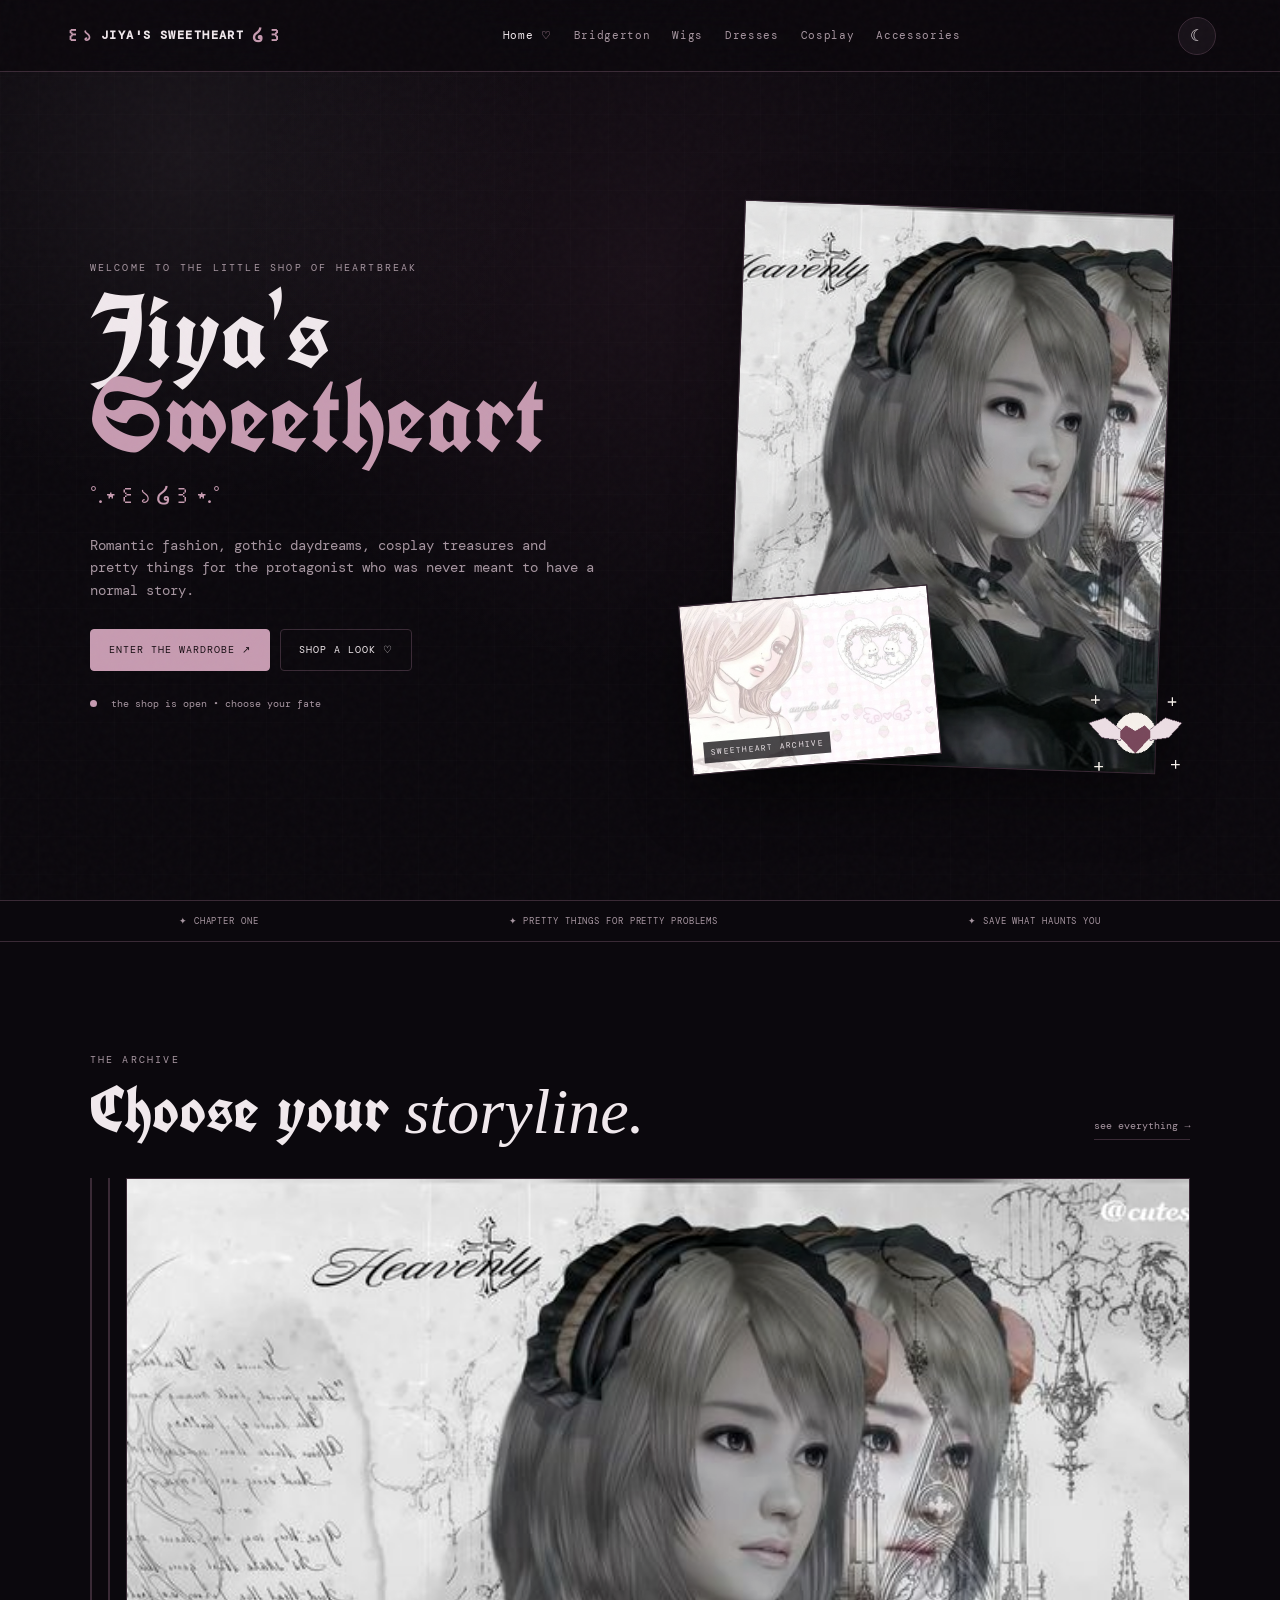
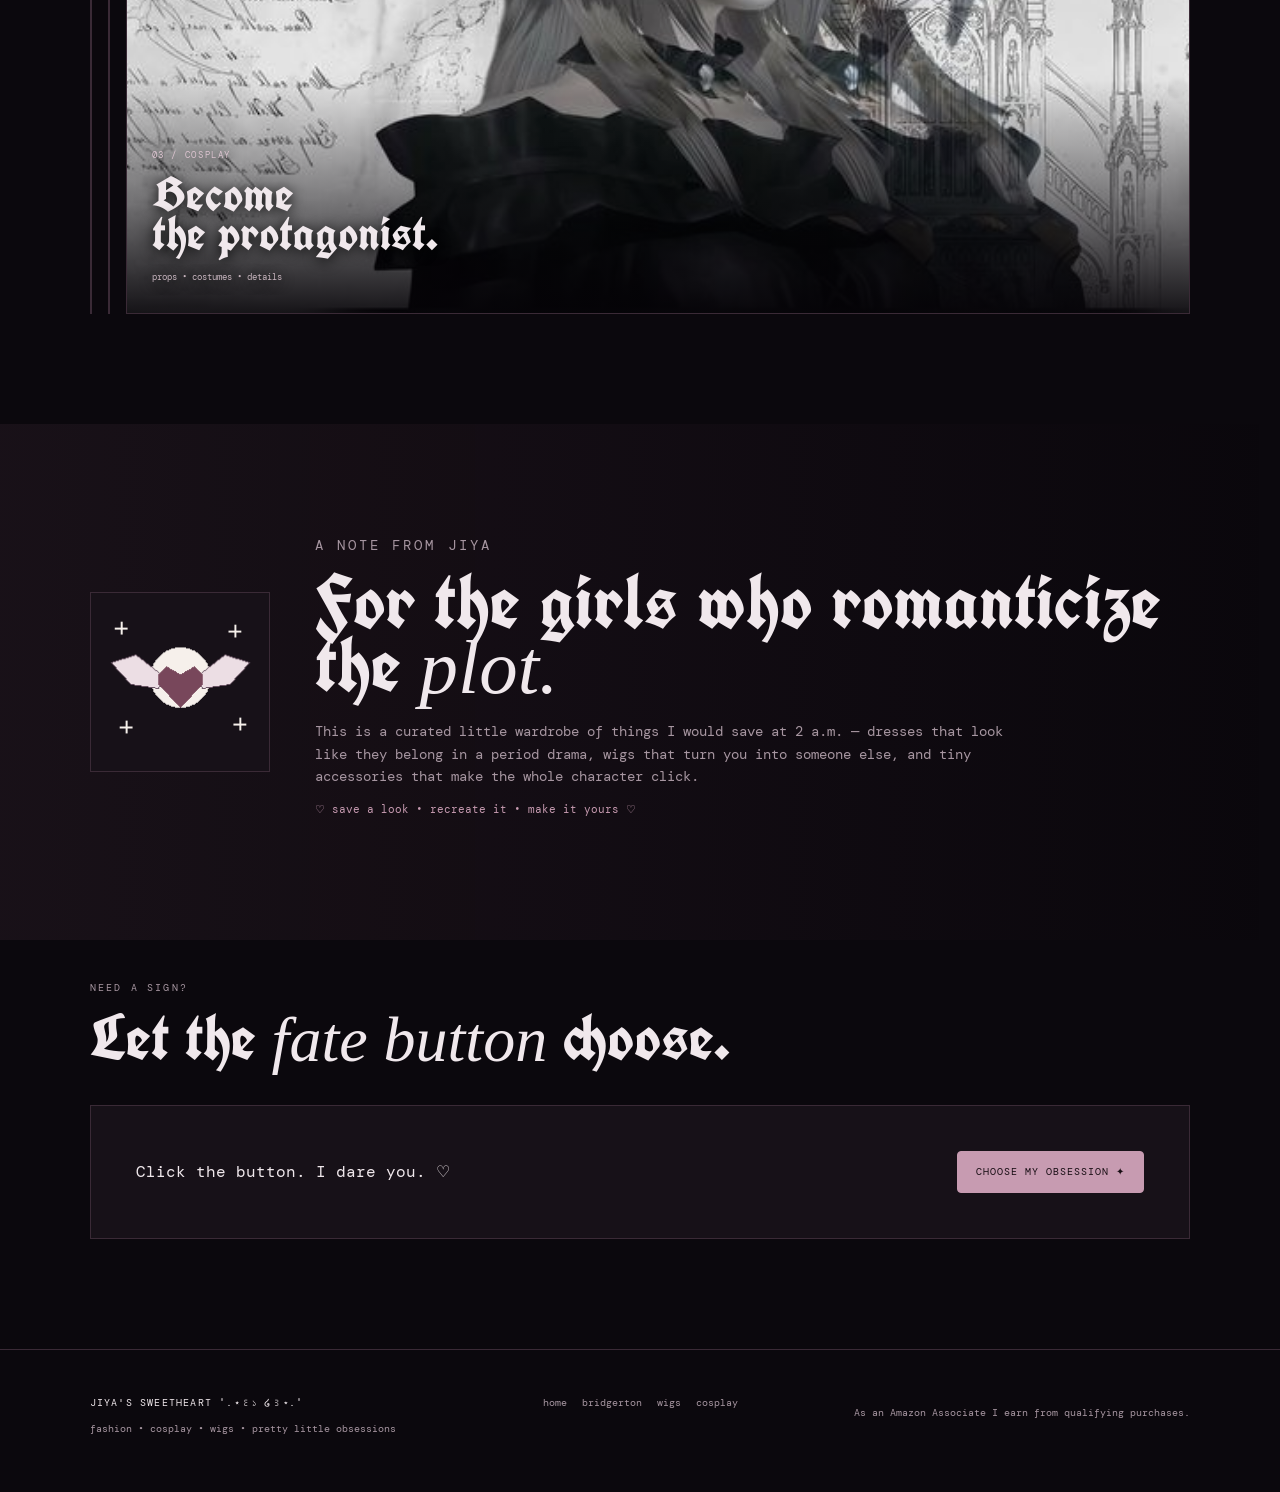
==== index.html @ 3129eb5d "first" ====
<!DOCTYPE html>
<html lang="en">
<head>
  <meta charset="UTF-8">
  <meta name="viewport" content="width=device-width, initial-scale=1.0">
  <meta name="description" content="Jiya's Sweetheart — a gothic-romantic fashion, cosplay, wigs and pretty finds store.">
  <meta name="theme-color" content="#0b080d">
  <title>Jiya's Sweetheart ˚.⋆꒰১ ໒꒱⋆.˚</title>
  <link rel="stylesheet" href="style.css">
</head>
<body data-page="home">
  <div class="noise"></div>
  <div id="particles" aria-hidden="true"></div>

  <header class="site-header">
    <a class="brand" href="index.html" aria-label="Jiya's Sweetheart home">
      <span class="brand-wing">꒰১</span>
      <span>JIYA'S SWEETHEART</span>
      <span class="brand-wing">໒꒱</span>
    </a>
    <button class="mobile-menu" aria-label="Open menu">☰</button>
    <nav class="main-nav">
      <a class="active" href="index.html">Home</a>
      <a href="bridgerton.html">Bridgerton</a>
      <a href="wigs.html">Wigs</a>
      <a href="dresses.html">Dresses</a>
      <a href="cosplay.html">Cosplay</a>
      <a href="accessories.html">Accessories</a>
    </nav>
    <button class="theme-btn" id="themeToggle" title="Toggle atmosphere">☾</button>
  </header>

  <main>
    <section class="home-hero">
      <div class="hero-copy">
        <p class="eyebrow">WELCOME TO THE LITTLE SHOP OF HEARTBREAK</p>
        <h1>Jiya's <span>Sweetheart</span></h1>
        <p class="subtitle">˚.⋆꒰১ ໒꒱⋆.˚</p>
        <p class="hero-description">
          Romantic fashion, gothic daydreams, cosplay treasures and pretty things
          for the protagonist who was never meant to have a normal story.
        </p>
        <div class="hero-actions">
          <a class="btn btn-primary" href="#featured">Enter the wardrobe ↗</a>
          <a class="btn btn-ghost" href="bridgerton.html">Shop a look ♡</a>
        </div>
        <div class="status-line"><span class="pulse-dot"></span> the shop is open • choose your fate</div>
      </div>

      <div class="hero-art">
        <div class="hero-frame hero-frame-main">
          <img src="assets/images/home-gothic.png" alt="Gothic romantic visual moodboard">
          <span class="frame-stamp">PROTAGONIST FILE 03</span>
        </div>
        <div class="hero-frame hero-frame-small">
          <img src="assets/images/home-sweetheart.png" alt="Sweetheart aesthetic visual">
          <span class="frame-stamp">SWEETHEART ARCHIVE</span>
        </div>
        <img class="spirit-gif" src="assets/sweetheart-spirit.gif" alt="" aria-hidden="true">
      </div>
    </section>

    <section class="chapter-strip">
      <span>✦ chapter one</span>
      <span>✦ pretty things for pretty problems</span>
      <span>✦ save what haunts you</span>
    </section>

    <section id="featured" class="section">
      <div class="section-head">
        <div>
          <p class="eyebrow">THE ARCHIVE</p>
          <h2>Choose your <em>storyline.</em></h2>
        </div>
        <a class="text-link" href="dresses.html">see everything →</a>
      </div>

      <div class="story-grid">
        <a class="story-card large" href="bridgerton.html">
          <img src="https://i.pinimg.com/736x/d9/e8/d2/d9e8d2b4712214a9982bacb20cf7d37c.jpg" alt="Regency and gothic angel moodboard">
          <div class="story-overlay">
            <span>01 / REGENCY</span>
            <h3>Bridgerton<br>coded.</h3>
            <small>gowns • gloves • pearls • tiaras</small>
          </div>
        </a>

        <a class="story-card large" href="wigs.html">
          <img src="assets/images/home-sweetheart.png" alt="Soft gothic sweetheart moodboard">
          <div class="story-overlay">
            <span>02 / HAIR</span>
            <h3>Wigs &<br>characters.</h3>
            <small>cosplay • lace fronts • fantasy</small>
          </div>
        </a>

        

        <a class="story-card large" href="cosplay.html">
          <img src="assets/images/home-gothic.png" alt="Gothic character moodboard">
          <div class="story-overlay">
            <span>03 / COSPLAY</span>
            <h3>Become<br>the protagonist.</h3>
            <small>props • costumes • details</small>
          </div>
        </a>
      </div>


    </section>

    <section class="section manifesto">
      <div class="manifesto-gif">
        <img src="assets/sweetheart-spirit.gif" alt="Animated sweetheart spirit">
      </div>
      <div>
        <p class="eyebrow">A NOTE FROM JIYA</p>
        <h2>For the girls who romanticize the <em>plot.</em></h2>
        <p>
          This is a curated little wardrobe of things I would save at 2 a.m.
          — dresses that look like they belong in a period drama, wigs that
          turn you into someone else, and tiny accessories that make the whole
          character click.
        </p>
        <p class="tiny">♡ save a look • recreate it • make it yours ♡</p>
      </div>
    </section>

    <section class="section quick-fate">
      <div class="section-head">
        <div>
          <p class="eyebrow">NEED A SIGN?</p>
          <h2>Let the <em>fate button</em> choose.</h2>
        </div>
      </div>
      <div class="fate-box">
        <div id="fateResult">Click the button. I dare you. ♡</div>
        <button class="btn btn-primary" id="fateButton">Choose my obsession ✦</button>
      </div>
    </section>
  </main>

  <footer class="site-footer">
    <div>
      <div class="footer-brand">JIYA'S SWEETHEART ˚.⋆꒰১ ໒꒱⋆.˚</div>
      <p>fashion • cosplay • wigs • pretty little obsessions</p>
    </div>
    <div class="footer-links">
      <a href="index.html">home</a>
      <a href="bridgerton.html">bridgerton</a>
      <a href="wigs.html">wigs</a>
      <a href="cosplay.html">cosplay</a>
    </div>
    <p class="disclosure">
      As an Amazon Associate I earn from qualifying purchases.
    </p>
  </footer>
  <script src="products.js"></script>
  <script src="script.js"></script>
</body>
</html>
---- style.css ----
@import url('https://fonts.googleapis.com/css2?family=Cinzel:wght@400;500;600&family=DM+Mono:wght@300;400&family=UnifrakturCook:wght@700&display=swap');

:root{
  --bg:#0b080d;
  --bg-2:#120e14;
  --panel:#171118;
  --panel-2:#201720;
  --text:#f0e8ec;
  --muted:#a796a1;
  --line:#3a2a36;
  --accent:#c79bb1;
  --accent-2:#7f506b;
  --pale:#eadbe3;
  --shadow:rgba(0,0,0,.38);
  --serif:Georgia,"Times New Roman",serif;
  --display:"UnifrakturCook",Georgia,serif;
  --sans:"DM Mono","Courier New",monospace;
  --mouse-x:50vw;
  --mouse-y:30vh;
}
*{box-sizing:border-box}
html{scroll-behavior:smooth}
body{
  margin:0;
  min-height:100vh;
  color:var(--text);
  background:
    radial-gradient(circle at var(--mouse-x) var(--mouse-y), rgba(150,86,121,.10), transparent 25rem),
    radial-gradient(circle at 15% 5%, rgba(206,180,197,.08), transparent 22rem),
    var(--bg);
  font-family:var(--sans);
  line-height:1.6;
  overflow-x:hidden;
}
body:before{
  content:"";
  position:fixed;inset:0;pointer-events:none;z-index:-2;
  background:
    linear-gradient(rgba(255,255,255,.012) 1px,transparent 1px),
    linear-gradient(90deg,rgba(255,255,255,.012) 1px,transparent 1px);
  background-size:38px 38px;
}
body.light-mode{
  --bg:#f6eff2;--bg-2:#fff9fb;--panel:#fffafa;--panel-2:#f1e5eb;
  --text:#281e25;--muted:#6f5c67;--line:#d9c4cf;--accent:#8d4e6e;
  --accent-2:#b27a98;--pale:#3b2632;--shadow:rgba(80,45,65,.15);
}
body.light-mode:before{background:linear-gradient(rgba(70,35,55,.025) 1px,transparent 1px),linear-gradient(90deg,rgba(70,35,55,.025) 1px,transparent 1px)}
a{color:inherit;text-decoration:none}
button,input,select{font:inherit}
.noise{
  position:fixed;inset:0;pointer-events:none;z-index:50;opacity:.05;
  background-image:url("data:image/svg+xml,%3Csvg viewBox='0 0 160 160' xmlns='http://www.w3.org/2000/svg'%3E%3Cfilter id='n'%3E%3CfeTurbulence type='fractalNoise' baseFrequency='.9' numOctaves='3' stitchTiles='stitch'/%3E%3C/filter%3E%3Crect width='100%25' height='100%25' filter='url(%23n)' opacity='.5'/%3E%3C/svg%3E");
}
#particles{position:fixed;inset:0;pointer-events:none;z-index:0;overflow:hidden}
.particle{position:absolute;color:var(--accent);opacity:0;animation:floatParticle linear infinite}
@keyframes floatParticle{0%{transform:translateY(25px) rotate(0);opacity:0}15%{opacity:.5}80%{opacity:.18}100%{transform:translateY(-90px) rotate(120deg);opacity:0}}
.site-header{
  position:sticky;top:0;z-index:40;min-height:72px;padding:0 5vw;
  display:grid;grid-template-columns:auto 1fr auto;align-items:center;gap:25px;
  background:rgba(11,8,13,.82);backdrop-filter:blur(16px);border-bottom:1px solid var(--line)
}
.light-mode .site-header{background:rgba(246,239,242,.82)}
.brand{font-size:12px;letter-spacing:.12em;font-weight:600;display:flex;align-items:center;gap:8px;white-space:nowrap}
.brand-wing{color:var(--accent);font-size:18px}
.main-nav{display:flex;justify-content:center;gap:22px;font-size:11px;letter-spacing:.06em}
.main-nav a{color:var(--muted);transition:.2s}
.main-nav a:hover,.main-nav a.active{color:var(--text)}
.main-nav a.active:after{content:"  ♡";color:var(--accent)}
.theme-btn,.mobile-menu{border:1px solid var(--line);background:var(--panel);color:var(--text);width:38px;height:38px;border-radius:50%;cursor:pointer}
.mobile-menu{display:none}
main{position:relative;z-index:1}
.home-hero{
  min-height:calc(100vh - 72px);padding:8vh 7vw;display:grid;grid-template-columns:1fr 1fr;gap:7vw;align-items:center
}
.eyebrow{font-size:10px;letter-spacing:.22em;color:var(--muted);font-weight:400;margin:0 0 14px}
.hero-copy h1{font-family:var(--display);font-size:clamp(64px,8vw,120px);line-height:.82;font-weight:700;margin:0;letter-spacing:.01em}
.hero-copy h1 span{display:block;color:var(--accent)}
.subtitle{font-family:var(--serif);color:var(--accent);font-size:24px;margin:18px 0 5px}
.hero-description{max-width:600px;color:var(--muted);font-size:14px;margin:20px 0 28px}
.hero-actions{display:flex;flex-wrap:wrap;gap:10px}
.btn{display:inline-flex;align-items:center;justify-content:center;gap:12px;border-radius:4px;padding:12px 18px;font-size:10px;letter-spacing:.1em;text-transform:uppercase;cursor:pointer;transition:.25s;border:1px solid var(--line)}
.btn-primary{background:var(--accent);color:#180e14;border-color:var(--accent)}
.btn-primary:hover{transform:translateY(-3px);box-shadow:0 12px 30px rgba(199,155,177,.18)}
.btn-ghost{background:transparent;color:var(--text)}
.btn-ghost:hover{border-color:var(--accent);color:var(--accent)}
.status-line{font-size:10px;color:var(--muted);margin-top:25px}
.pulse-dot{display:inline-block;width:7px;height:7px;border-radius:50%;background:var(--accent);margin-right:8px;box-shadow:0 0 0 0 rgba(199,155,177,.5);animation:pulse 2s infinite}
@keyframes pulse{70%{box-shadow:0 0 0 8px transparent}}
.hero-art{position:relative;min-height:620px}
.hero-frame{position:absolute;overflow:hidden;border:1px solid var(--line);background:var(--panel);box-shadow:0 25px 60px var(--shadow)}
.hero-frame img{display:block;width:100%;height:100%;object-fit:cover;filter:saturate(.75) contrast(1.03)}
.hero-frame-main{width:min(520px,85%);height:560px;right:5%;top:5%;transform:rotate(2deg)}
.hero-frame-small{width:250px;height:170px;left:0;bottom:5%;transform:rotate(-5deg);z-index:2}
.frame-stamp{position:absolute;left:12px;bottom:10px;font-size:8px;letter-spacing:.16em;background:rgba(11,8,13,.75);padding:4px 7px}
.spirit-gif{position:absolute;width:120px;height:120px;right:-1%;bottom:0;object-fit:contain;filter:drop-shadow(0 10px 15px var(--shadow))}
.chapter-strip{display:flex;justify-content:space-around;gap:20px;flex-wrap:wrap;padding:13px 5vw;border-top:1px solid var(--line);border-bottom:1px solid var(--line);font-size:9px;letter-spacing:.1em;color:var(--muted);text-transform:uppercase}
.section{padding:110px 7vw}
.section-head{display:flex;align-items:end;justify-content:space-between;gap:25px;margin-bottom:38px}
.section-head h2,.shop-toolbar h2{font-family:var(--display);font-size:clamp(46px,5vw,75px);line-height:.85;font-weight:700;margin:0}
.section-head h2 em,.shop-toolbar h2 em{font-family:var(--serif);font-weight:400}
.text-link{font-size:10px;color:var(--muted);border-bottom:1px solid var(--line);padding-bottom:5px}
.story-grid{display:grid;grid-template-columns:1.4fr 1fr;grid-template-rows:360px 360px;gap:16px}
.story-card{position:relative;overflow:hidden;border:1px solid var(--line);background:var(--panel);min-height:0}
.story-card.large{grid-row:1 / span 2}
.story-card img{width:100%;height:100%;object-fit:cover;filter:grayscale(.15) contrast(1.04);transition:transform .7s,filter .7s}
.story-card:hover img{transform:scale(1.045);filter:grayscale(0) contrast(1.07)}
.story-overlay{position:absolute;inset:auto 0 0;padding:60px 25px 25px;background:linear-gradient(transparent,rgba(5,3,7,.92));text-shadow:0 2px 14px #000}
.story-overlay span{font-size:9px;letter-spacing:.18em;color:#dcc4d0}
.story-overlay h3{font-family:var(--display);font-size:48px;line-height:.8;margin:10px 0}
.story-overlay small{color:#c7b5be;font-size:9px}
.manifesto{display:grid;grid-template-columns:180px 1fr;gap:45px;align-items:center;background:linear-gradient(90deg,rgba(127,80,107,.12),transparent)}
.manifesto-gif{border:1px solid var(--line);background:var(--panel);display:grid;place-items:center;aspect-ratio:1}
.manifesto-gif img{width:100%;height:100%;object-fit:cover}
.manifesto h2{font-family:var(--display);font-size:clamp(45px,6vw,78px);line-height:.82;margin:0 0 20px}
.manifesto h2 em{font-family:var(--serif);font-weight:400}
.manifesto p{max-width:720px;color:var(--muted);font-size:14px}
.tiny{color:var(--accent)!important;font-size:11px!important}
.quick-fate{padding-top:40px}
.fate-box{border:1px solid var(--line);background:var(--panel);padding:45px;display:flex;justify-content:space-between;align-items:center;gap:25px}
#fateResult{display:flex;flex-direction:column;gap:5px}
#fateResult small{font-size:9px;letter-spacing:.16em;color:var(--muted)}
#fateResult strong{font-family:var(--serif);font-size:24px;font-weight:400}
#fateResult a{color:var(--accent);font-size:10px}
.fate-pop{animation:fatePop .5s}
@keyframes fatePop{0%{opacity:.3;transform:translateX(-10px)}100%{opacity:1;transform:none}}
.site-footer{padding:45px 7vw;border-top:1px solid var(--line);display:grid;grid-template-columns:1fr auto 1fr;gap:30px;align-items:start;color:var(--muted);font-size:10px}
.footer-brand{color:var(--text);letter-spacing:.12em}
.footer-links{display:flex;gap:15px;flex-wrap:wrap;justify-content:center}
.footer-links a:hover{color:var(--accent)}
.disclosure{text-align:right}
.category-hero{padding:90px 7vw 75px;display:grid;grid-template-columns:1fr 420px;gap:8vw;align-items:center}
.back-link{display:inline-block;color:var(--muted);font-size:10px;margin-bottom:35px}
.category-hero h1{font-family:var(--display);font-size:clamp(65px,8vw,115px);line-height:.78;margin:0 0 25px}
.category-hero h1 em{font-family:var(--serif);font-weight:400}
.category-hero>div>p:not(.eyebrow):not(.back-link){max-width:650px;color:var(--muted);font-size:14px}
.category-sign{margin-top:25px;color:var(--accent);font-family:var(--serif);font-size:18px}
.category-sign span{font-family:var(--sans);font-size:9px;color:var(--muted);margin-left:10px;letter-spacing:.08em}
.category-art{position:relative;height:480px;border:1px solid var(--line);overflow:hidden;background:var(--panel);box-shadow:0 25px 60px var(--shadow)}
.category-art img{width:100%;height:100%;object-fit:cover;filter:grayscale(.12) contrast(1.04)}
.case-stamp{position:absolute;right:12px;bottom:12px;font-size:8px;letter-spacing:.15em;background:rgba(11,8,13,.75);padding:5px 7px}
.shop-section{padding:80px 7vw 110px;background:rgba(255,255,255,.015);border-top:1px solid var(--line)}
.shop-toolbar{display:flex;justify-content:space-between;align-items:end;gap:30px;margin-bottom:35px}
.controls{display:flex;gap:10px;align-items:center}
.search{display:flex;align-items:center;gap:7px;border:1px solid var(--line);background:var(--panel);padding:0 12px;height:40px}
.search span{color:var(--accent)}
.search input,.controls select{border:0;outline:0;background:transparent;color:var(--text);font-size:10px}
.search input{width:180px}
.controls select{border:1px solid var(--line);height:40px;padding:0 10px}
.controls select option{background:var(--bg-2);color:var(--text)}
.product-grid{display:grid;grid-template-columns:repeat(3,1fr);gap:18px}
.product-card{background:var(--panel);border:1px solid var(--line);overflow:hidden;transition:.25s;box-shadow:0 10px 25px transparent}
.product-card:hover{transform:translateY(-5px);border-color:#5b4152;box-shadow:0 22px 45px var(--shadow)}
.product-photo{position:relative;aspect-ratio:4/5;background:radial-gradient(circle at 50% 40%,#281d29,#100b12);overflow:hidden}
.product-photo img{width:100%;height:100%;object-fit:cover;display:block}
.product-index{ position:absolute;
  top:12px;
  left:12px;
  z-index:2;
  font-size:9px;
  letter-spacing:.16em;
  background:rgba(11,8,13,.72);
  color:#fff;
  padding:5px 7px;
}

.light-mode .product-index{
  background:rgba(255,250,252,.9);
  color:#281e25;}
  .heart-btn{
  position:absolute;
  top:10px;
  right:10px;
  z-index:3;
  width:34px;
  height:34px;
  border:1px solid #ffffff24;
  border-radius:50%;
  background:#0b080dcc;
  color:white;
  cursor:pointer;
}

.light-mode .heart-btn{
  background:rgba(255,250,252,.92);
  color:#281e25;
  border-color:#d9c4cf;
}
.heart-btn.saved{color:#e7a6c2;border-color:#8d4e6e}
.product-info{padding:20px}
.product-category{font-size:8px;letter-spacing:.18em;color:var(--accent)}
.product-info h3{font-family:var(--serif);font-size:30px;font-weight:400;margin:6px 0 7px}
.product-info p{color:var(--muted);font-size:11px;min-height:42px;margin:0 0 15px}
.product-bottom{display:flex;align-items:center;justify-content:space-between;gap:10px}
.price{font-size:10px;color:var(--muted)}
.shop-button{padding:10px 12px;border:1px solid var(--accent-2);color:var(--pale);font-size:9px;letter-spacing:.08em}
.shop-button:hover{background:var(--accent);color:#160e13}
.shop-button.disabled{color:var(--muted);border-color:var(--line);cursor:not-allowed}
.empty-state{padding:70px;text-align:center;color:var(--muted);border:1px dashed var(--line)}
.add-product-note{margin:0 7vw 100px;padding:40px;border:1px dashed var(--line);background:var(--panel);display:grid;grid-template-columns:70px 1fr;gap:25px}
.note-mark{font-size:36px;color:var(--accent)}
.add-product-note h2{font-family:var(--serif);font-size:36px;font-weight:400;margin:0 0 8px}
.add-product-note p{color:var(--muted);font-size:12px;max-width:700px}
code{color:var(--accent);font-family:var(--sans)}

@media(max-width:1050px){
  .main-nav{gap:12px}
  .hero-art{min-height:540px}
  .hero-frame-main{height:500px}
  .product-grid{grid-template-columns:repeat(2,1fr)}
}
@media(max-width:800px){
  .site-header{grid-template-columns:1fr auto auto;padding:0 5vw}
  .main-nav{display:none;position:absolute;top:72px;left:0;right:0;padding:18px 7vw;background:var(--bg);border-bottom:1px solid var(--line);flex-direction:column;align-items:flex-start}
  .main-nav.open{display:flex}
  .mobile-menu{display:block}
  .home-hero,.category-hero{grid-template-columns:1fr}
  .home-hero{padding:70px 7vw}
  .hero-art{order:-1;min-height:500px}
  .hero-frame-main{right:3%;height:430px;width:78%}
  .hero-frame-small{width:45%;height:145px}
  .category-art{height:400px;order:-1}
  .story-grid{grid-template-columns:1fr 1fr;grid-template-rows:300px 300px}
  .story-card.large{grid-row:auto;grid-column:1 / span 2}
  .manifesto{grid-template-columns:120px 1fr}
  .fate-box{flex-direction:column;align-items:flex-start}
  .shop-toolbar{align-items:flex-start;flex-direction:column}
  .controls{width:100%;flex-wrap:wrap}
  .search{flex:1}
  .search input{width:100%}
  .site-footer{grid-template-columns:1fr}
  .footer-links{justify-content:flex-start}
  .disclosure{text-align:left}
}
@media(max-width:560px){
  .brand{font-size:10px}
  .theme-btn{display:none}
  .hero-copy h1{font-size:68px}
  .hero-art{min-height:430px}
  .hero-frame-main{height:360px}
  .hero-frame-small{height:120px}
  .spirit-gif{width:90px;height:90px}
  .section{padding:80px 6vw}
  .section-head{align-items:flex-start;flex-direction:column}
  .story-grid{display:grid;grid-template-columns:1fr;grid-template-rows:360px 250px 250px}
  .story-card.large{grid-column:auto}
  .manifesto{grid-template-columns:1fr}
  .manifesto-gif{max-width:150px}
  .category-hero{padding:60px 6vw}
  .category-art{height:340px}
  .product-grid{grid-template-columns:1fr}
  .shop-section{padding:65px 6vw 80px}
  .add-product-note{margin:0 6vw 80px;grid-template-columns:1fr;padding:28px}
}
@media(prefers-reduced-motion:reduce){
  *,*:before,*:after{scroll-behavior:auto!important;animation:none!important;transition:none!important}
}

.light-mode .story-overlay {
  color: #fff;
  text-shadow:
    0 1px 3px rgba(0, 0, 0, 0.35),
    0 2px 8px rgba(0, 0, 0, 0.25);
}

.light-mode .story-overlay span,
.light-mode .story-overlay h3,
.light-mode .story-overlay small {
  color: #fff;
}

.light-mode .story-overlay h3 {
  text-shadow:
    0 2px 6px rgba(0, 0, 0, 0.35);
}
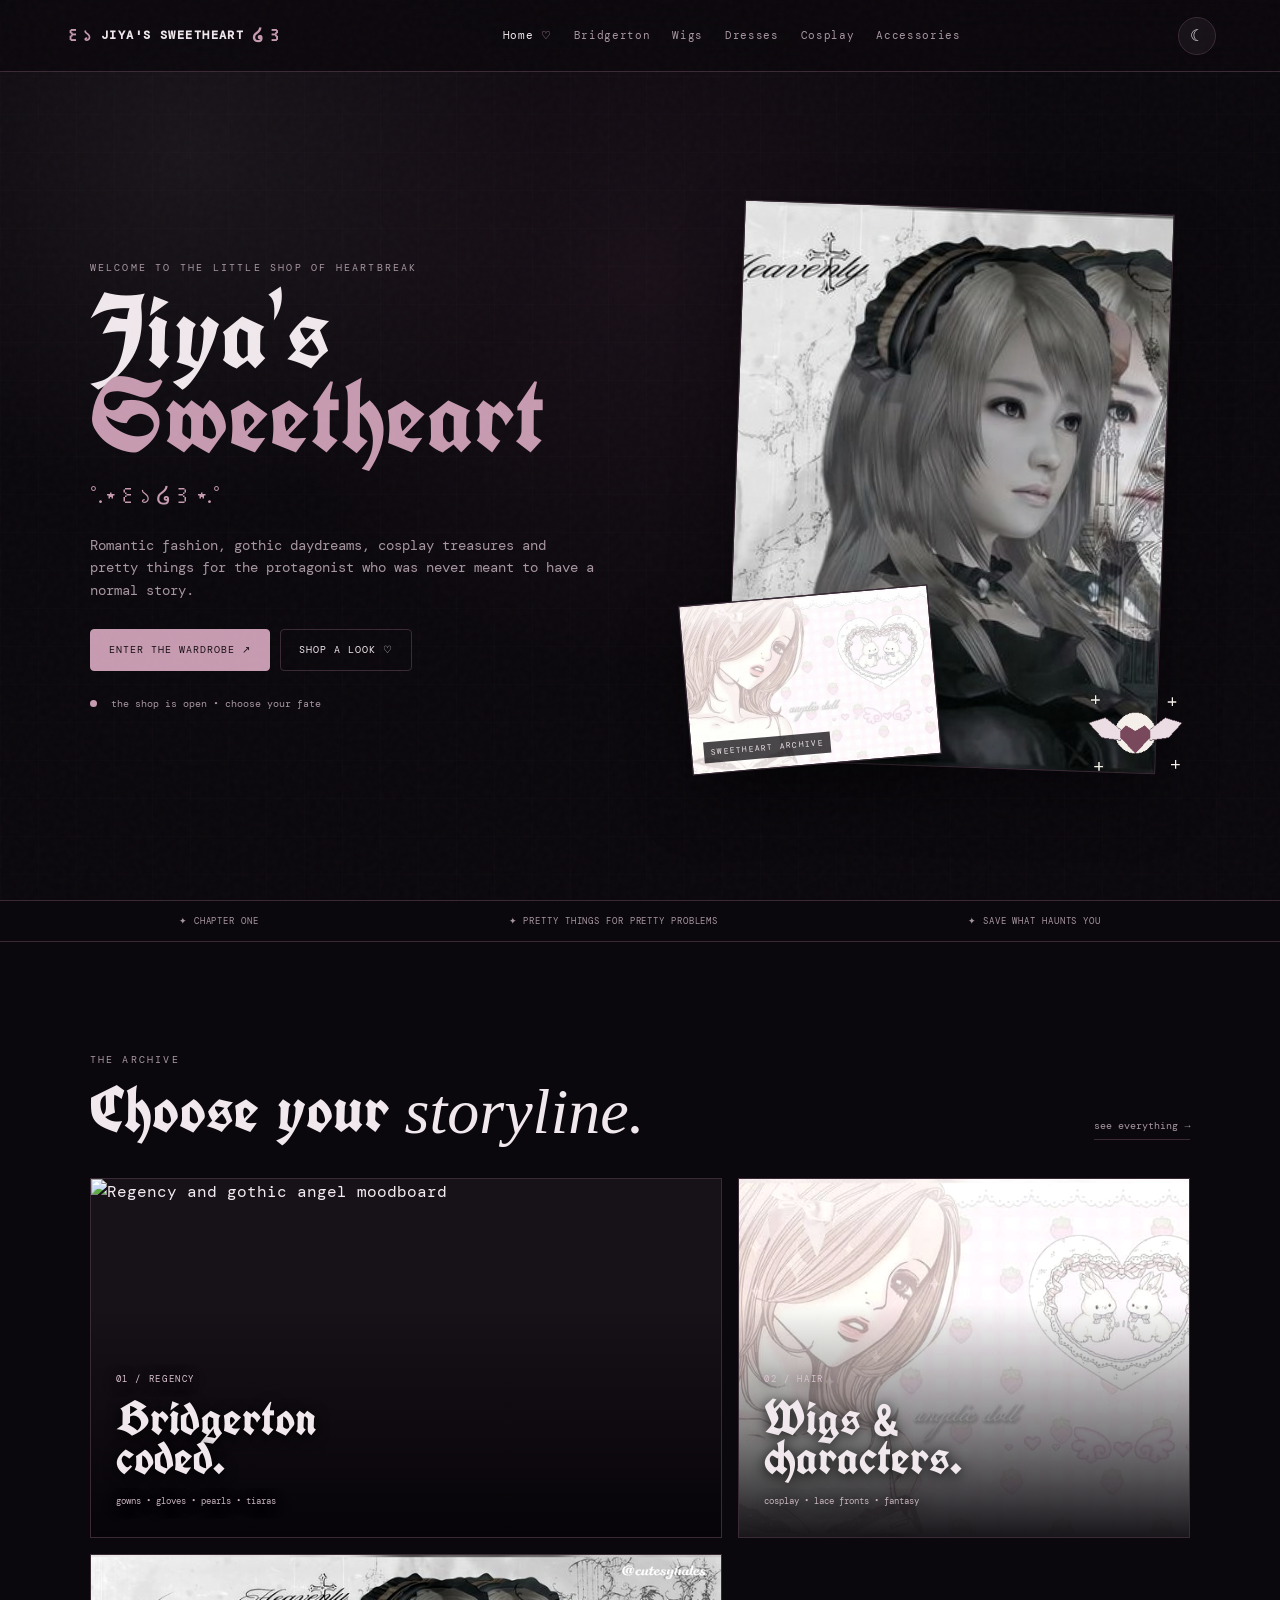
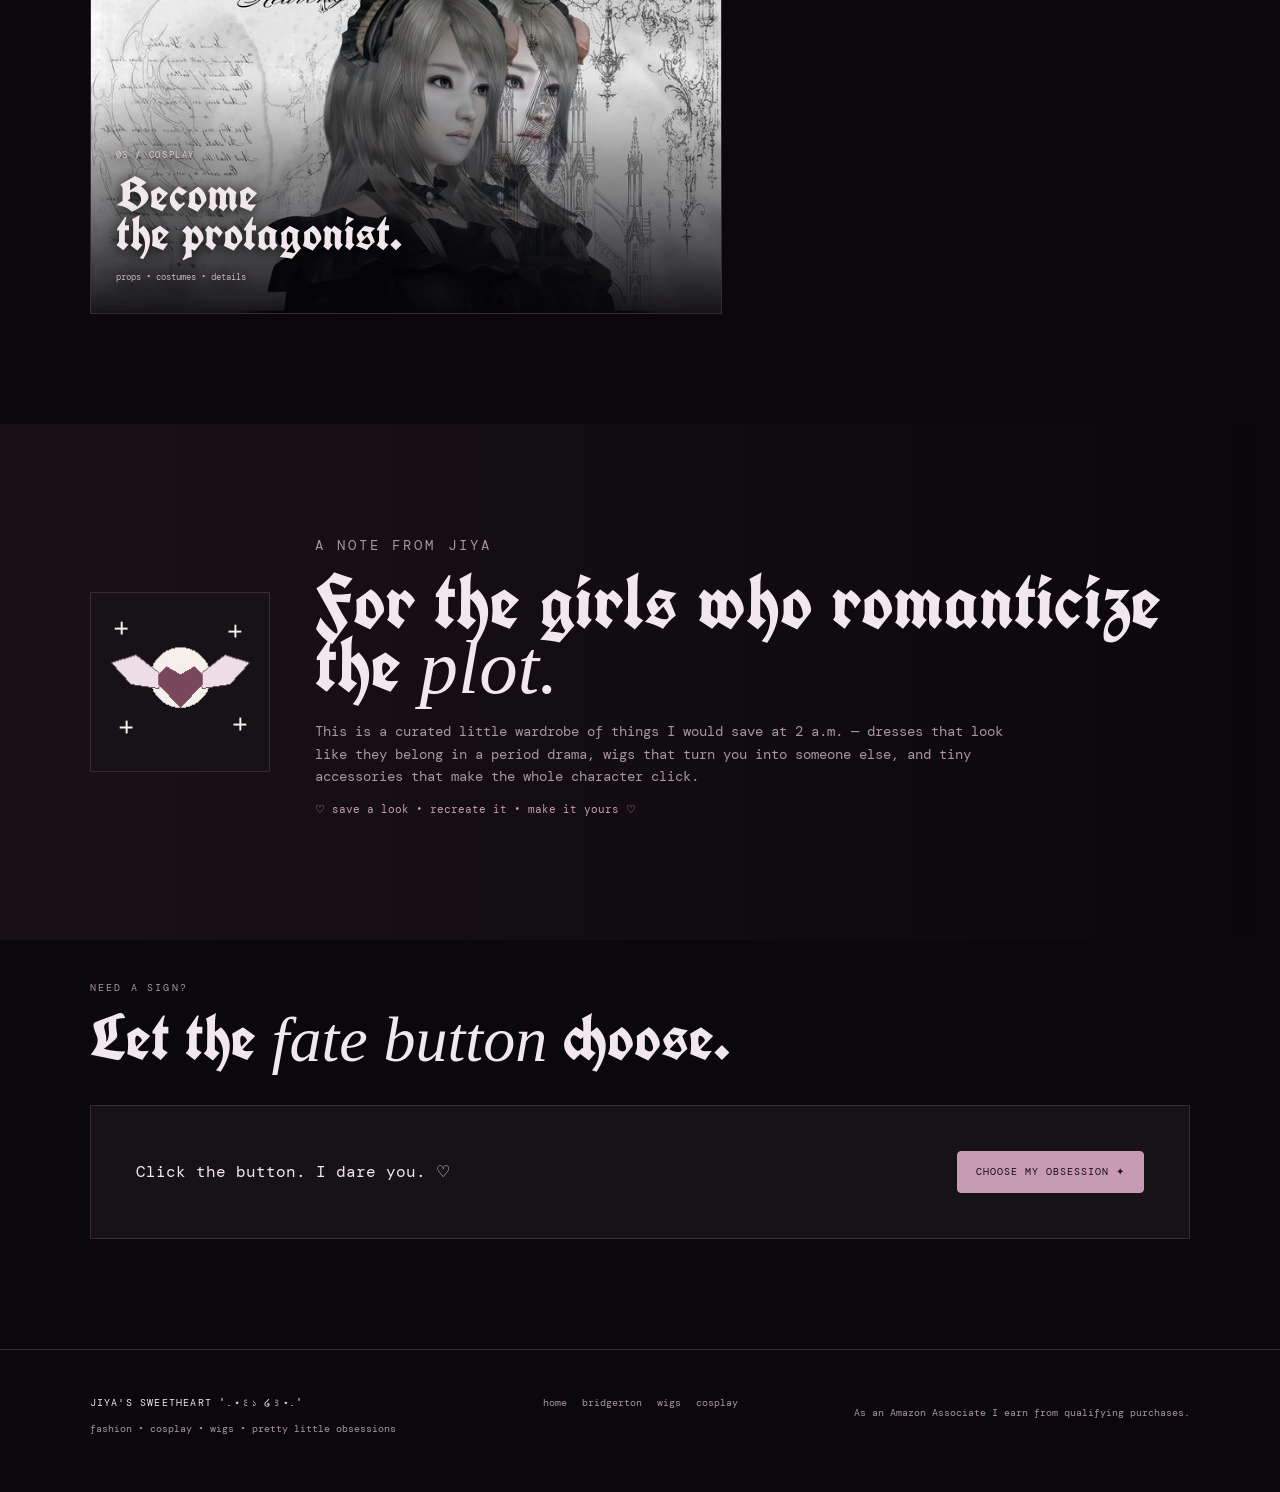
==== commit 09420ba4: "pic" ====
--- a/index.html
+++ b/index.html
@@ -76,7 +76,7 @@
       </div>
 
       <div class="story-grid">
-        <a class="story-card large" href="bridgerton.html">
+        <a class="story-card " href="bridgerton.html">
           <img src="https://i.pinimg.com/736x/d9/e8/d2/d9e8d2b4712214a9982bacb20cf7d37c.jpg" alt="Regency and gothic angel moodboard">
           <div class="story-overlay">
             <span>01 / REGENCY</span>
@@ -85,7 +85,7 @@
           </div>
         </a>
 
-        <a class="story-card large" href="wigs.html">
+        <a class="story-card " href="wigs.html">
           <img src="assets/images/home-sweetheart.png" alt="Soft gothic sweetheart moodboard">
           <div class="story-overlay">
             <span>02 / HAIR</span>
@@ -96,7 +96,7 @@
 
         
 
-        <a class="story-card large" href="cosplay.html">
+        <a class="story-card " href="cosplay.html">
           <img src="assets/images/home-gothic.png" alt="Gothic character moodboard">
           <div class="story-overlay">
             <span>03 / COSPLAY</span>
@@ -105,10 +105,9 @@
           </div>
         </a>
       </div>
-
-
     </section>
 
+    
     <section class="section manifesto">
       <div class="manifesto-gif">
         <img src="assets/sweetheart-spirit.gif" alt="Animated sweetheart spirit">
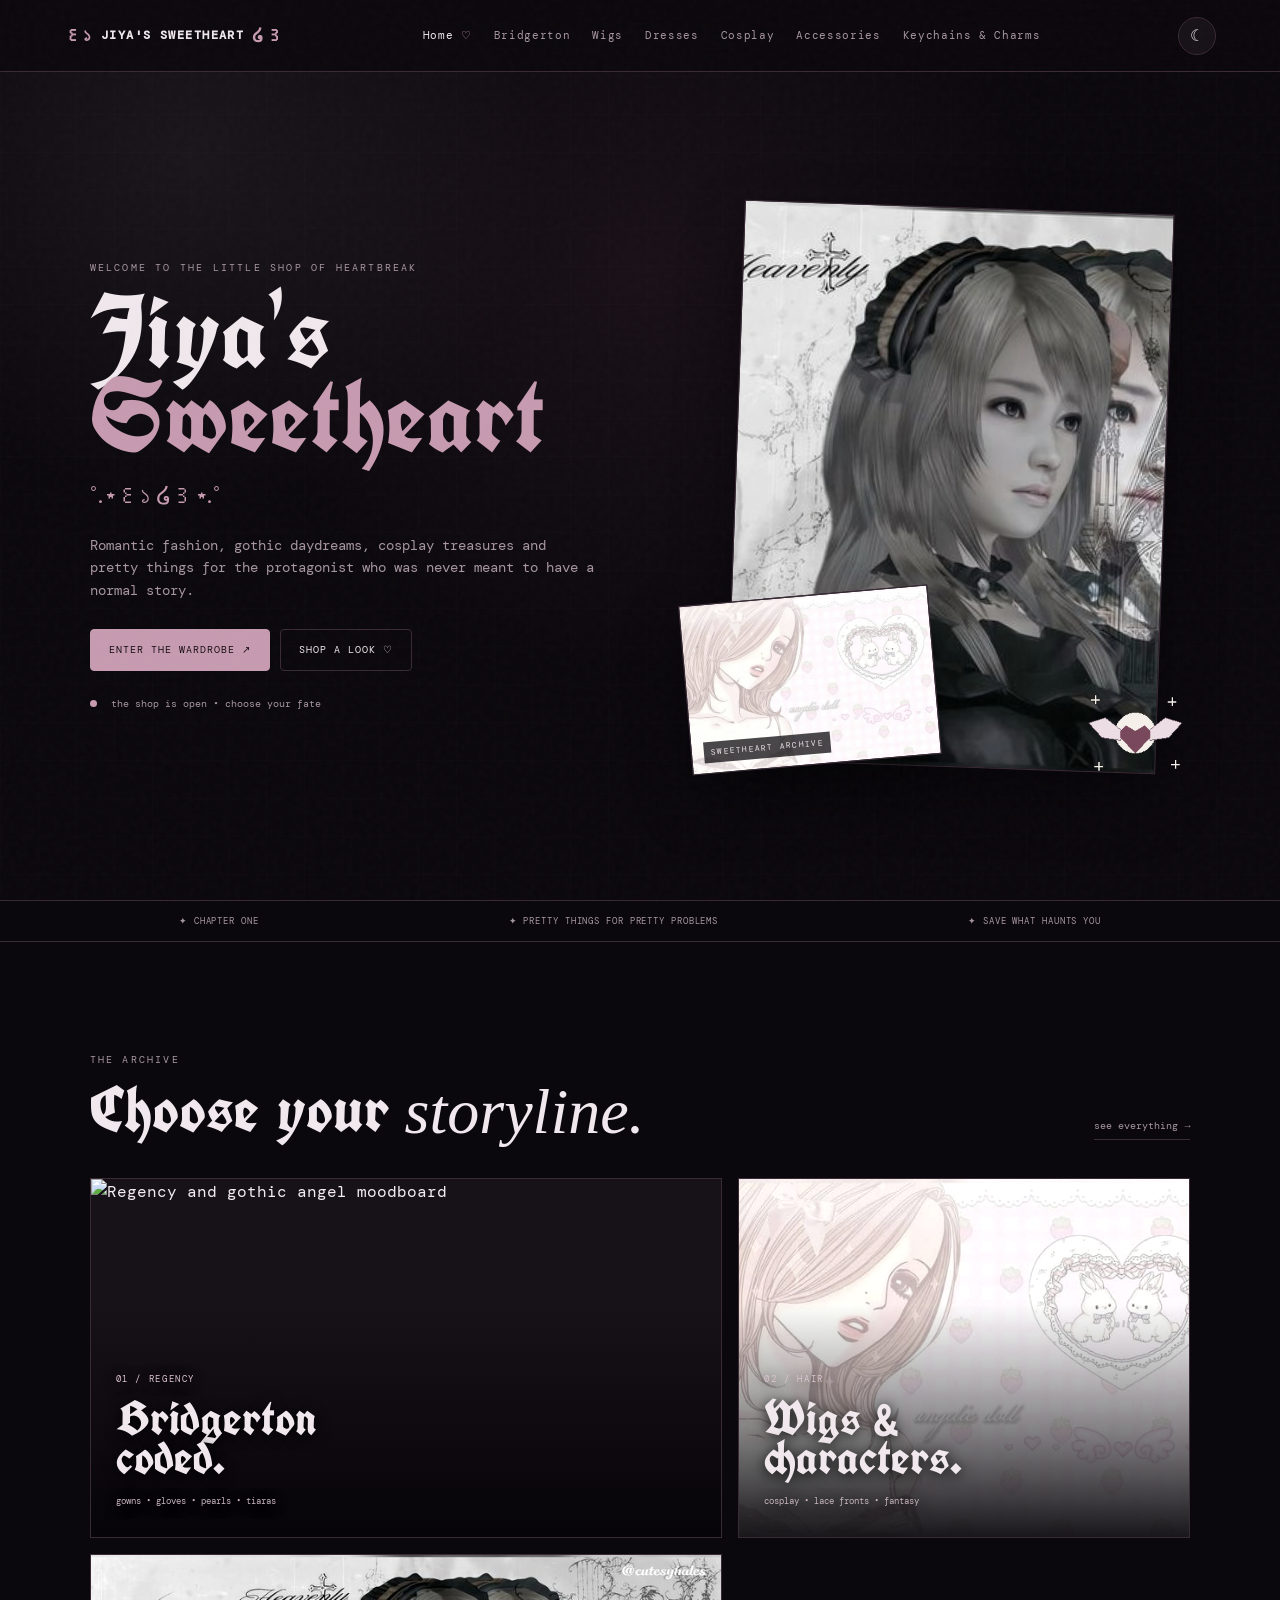
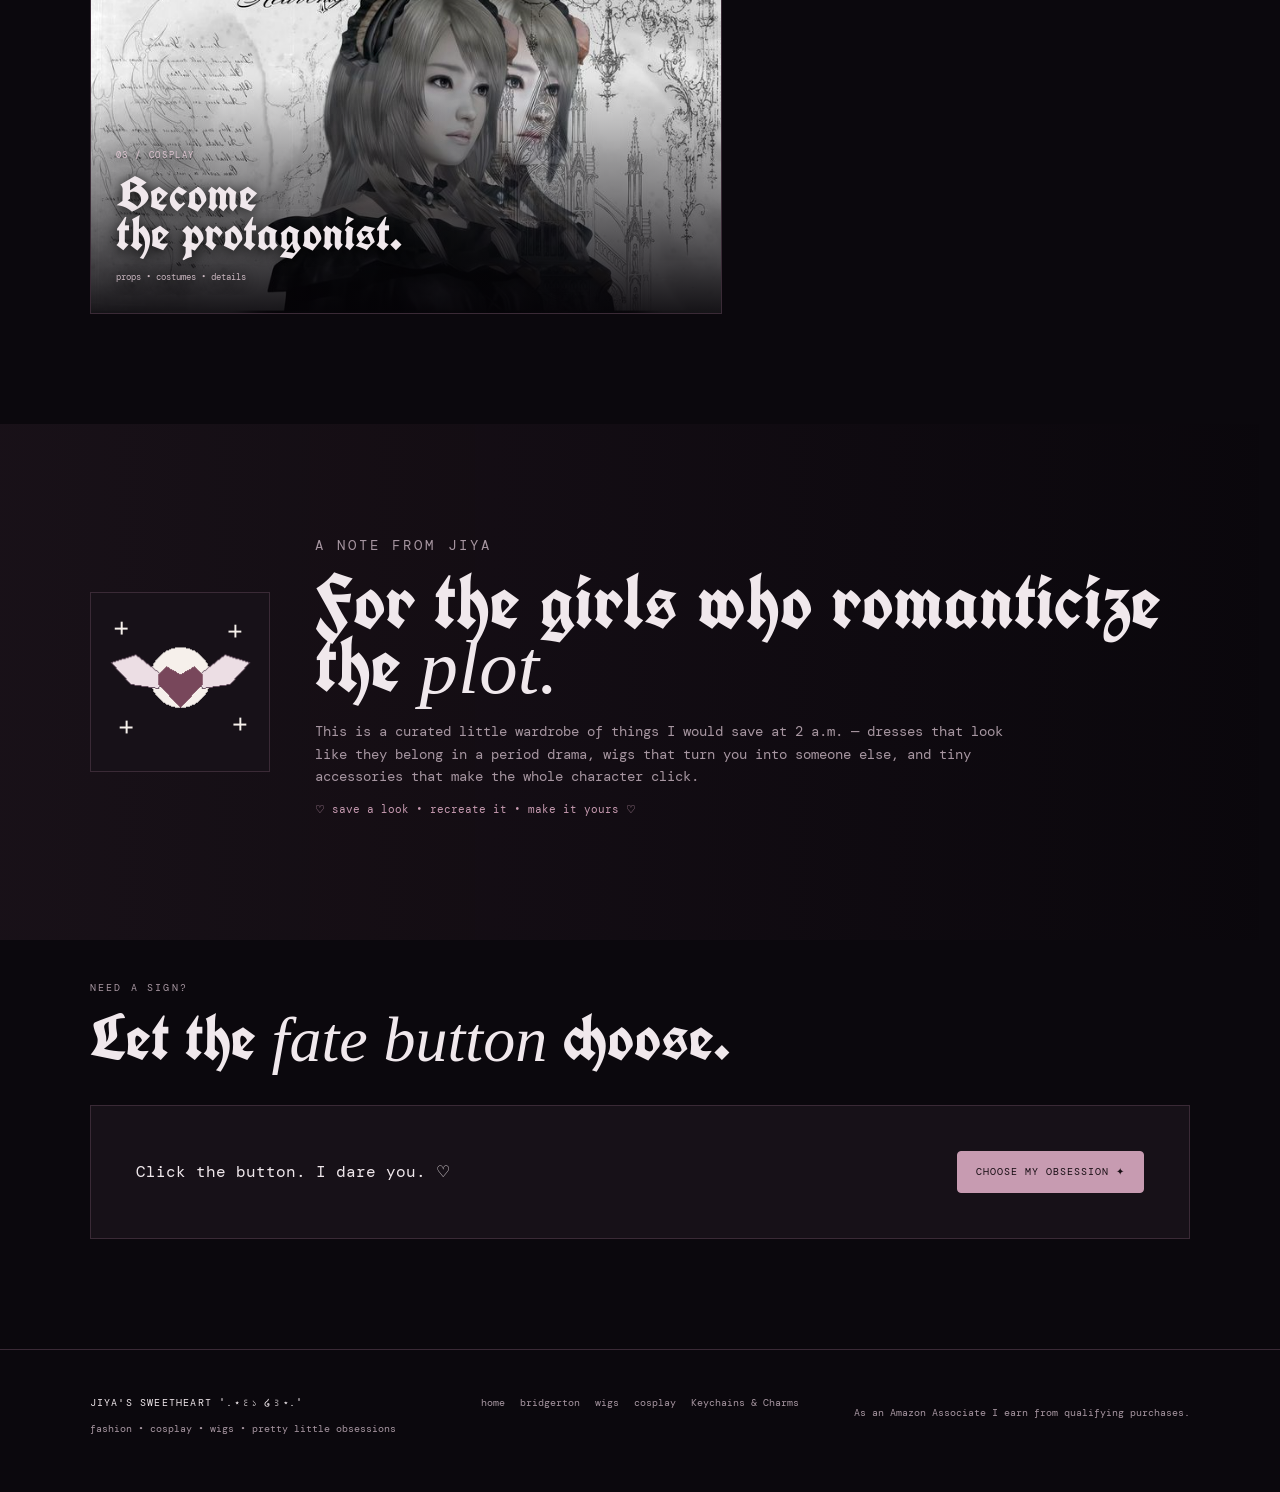
==== commit 7baaea1e: "added more products + changed some keywords" ====
--- a/index.html
+++ b/index.html
@@ -26,6 +26,7 @@
       <a href="dresses.html">Dresses</a>
       <a href="cosplay.html">Cosplay</a>
       <a href="accessories.html">Accessories</a>
+      <a href="keychains.html">Keychains & Charms</a>
     </nav>
     <button class="theme-btn" id="themeToggle" title="Toggle atmosphere">☾</button>
   </header>
@@ -149,6 +150,7 @@
       <a href="bridgerton.html">bridgerton</a>
       <a href="wigs.html">wigs</a>
       <a href="cosplay.html">cosplay</a>
+      <a href="keychains.html">Keychains & Charms</a>
     </div>
     <p class="disclosure">
       As an Amazon Associate I earn from qualifying purchases.
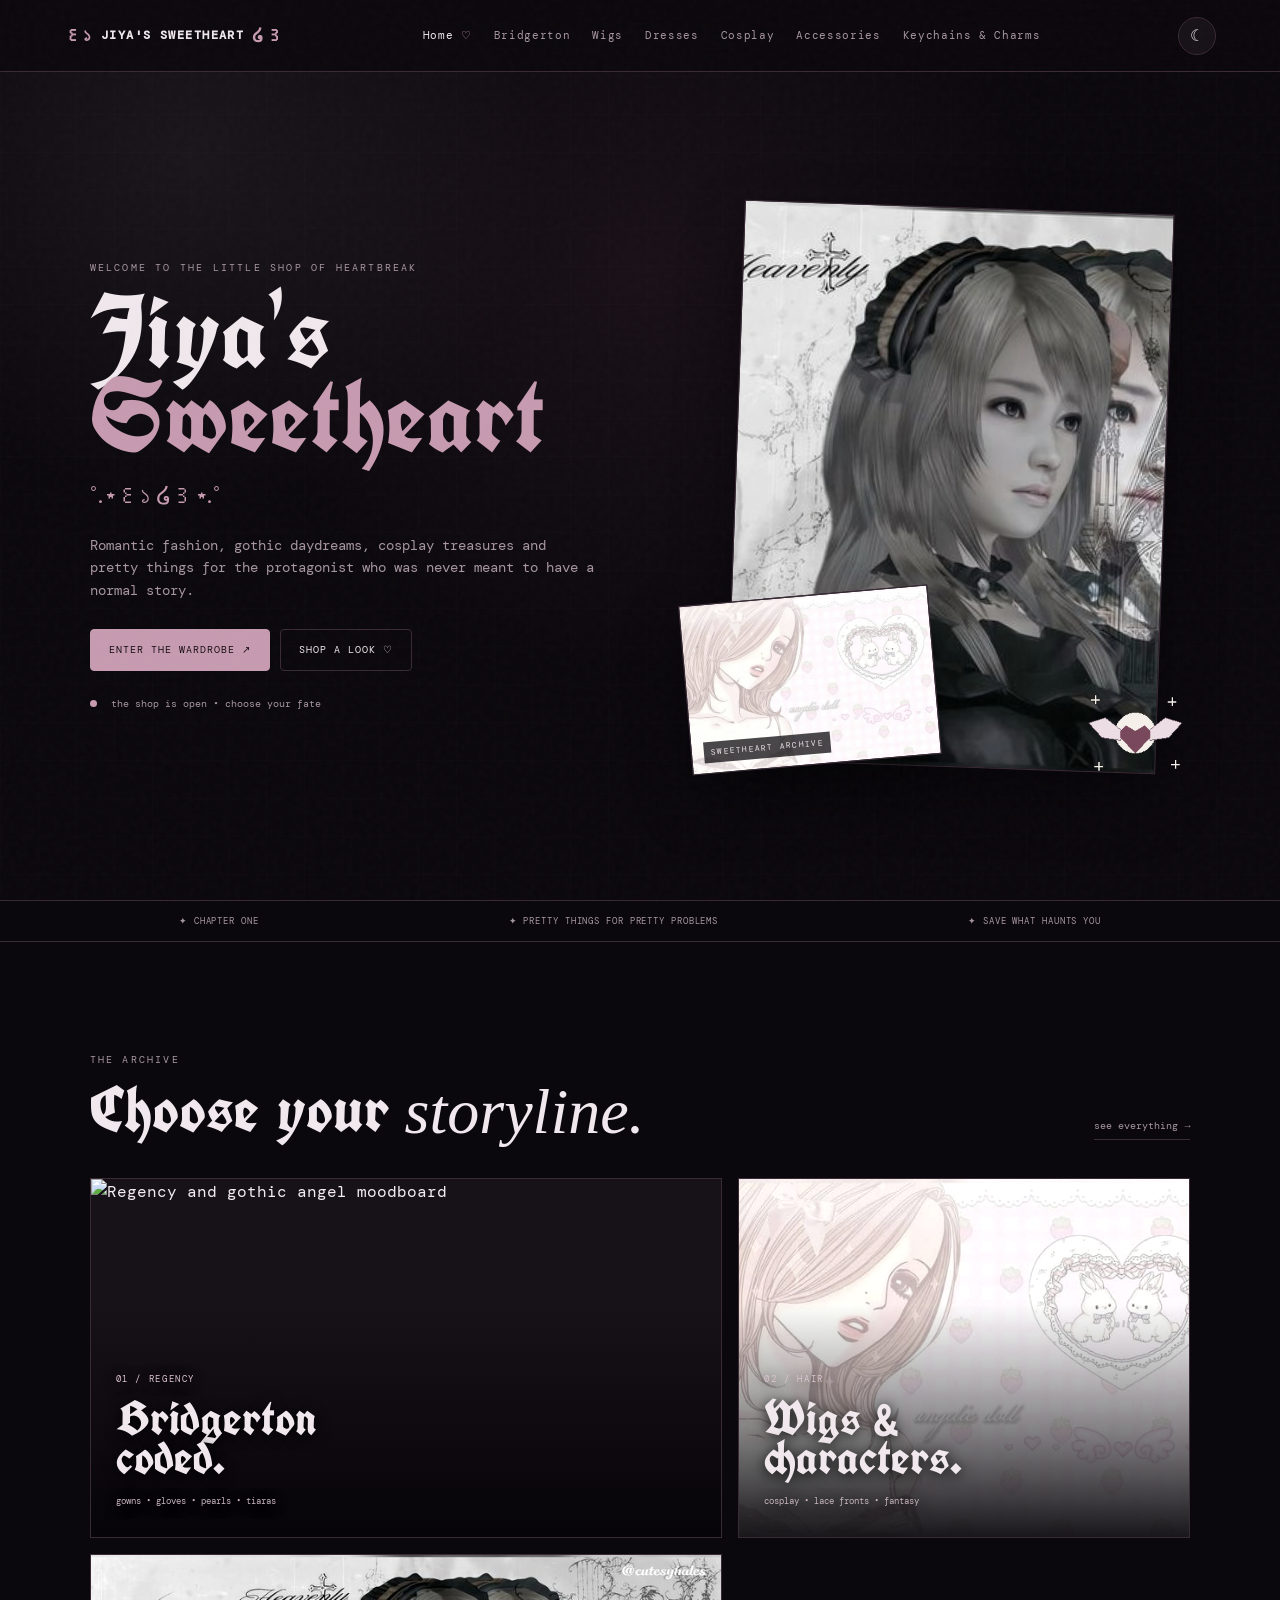
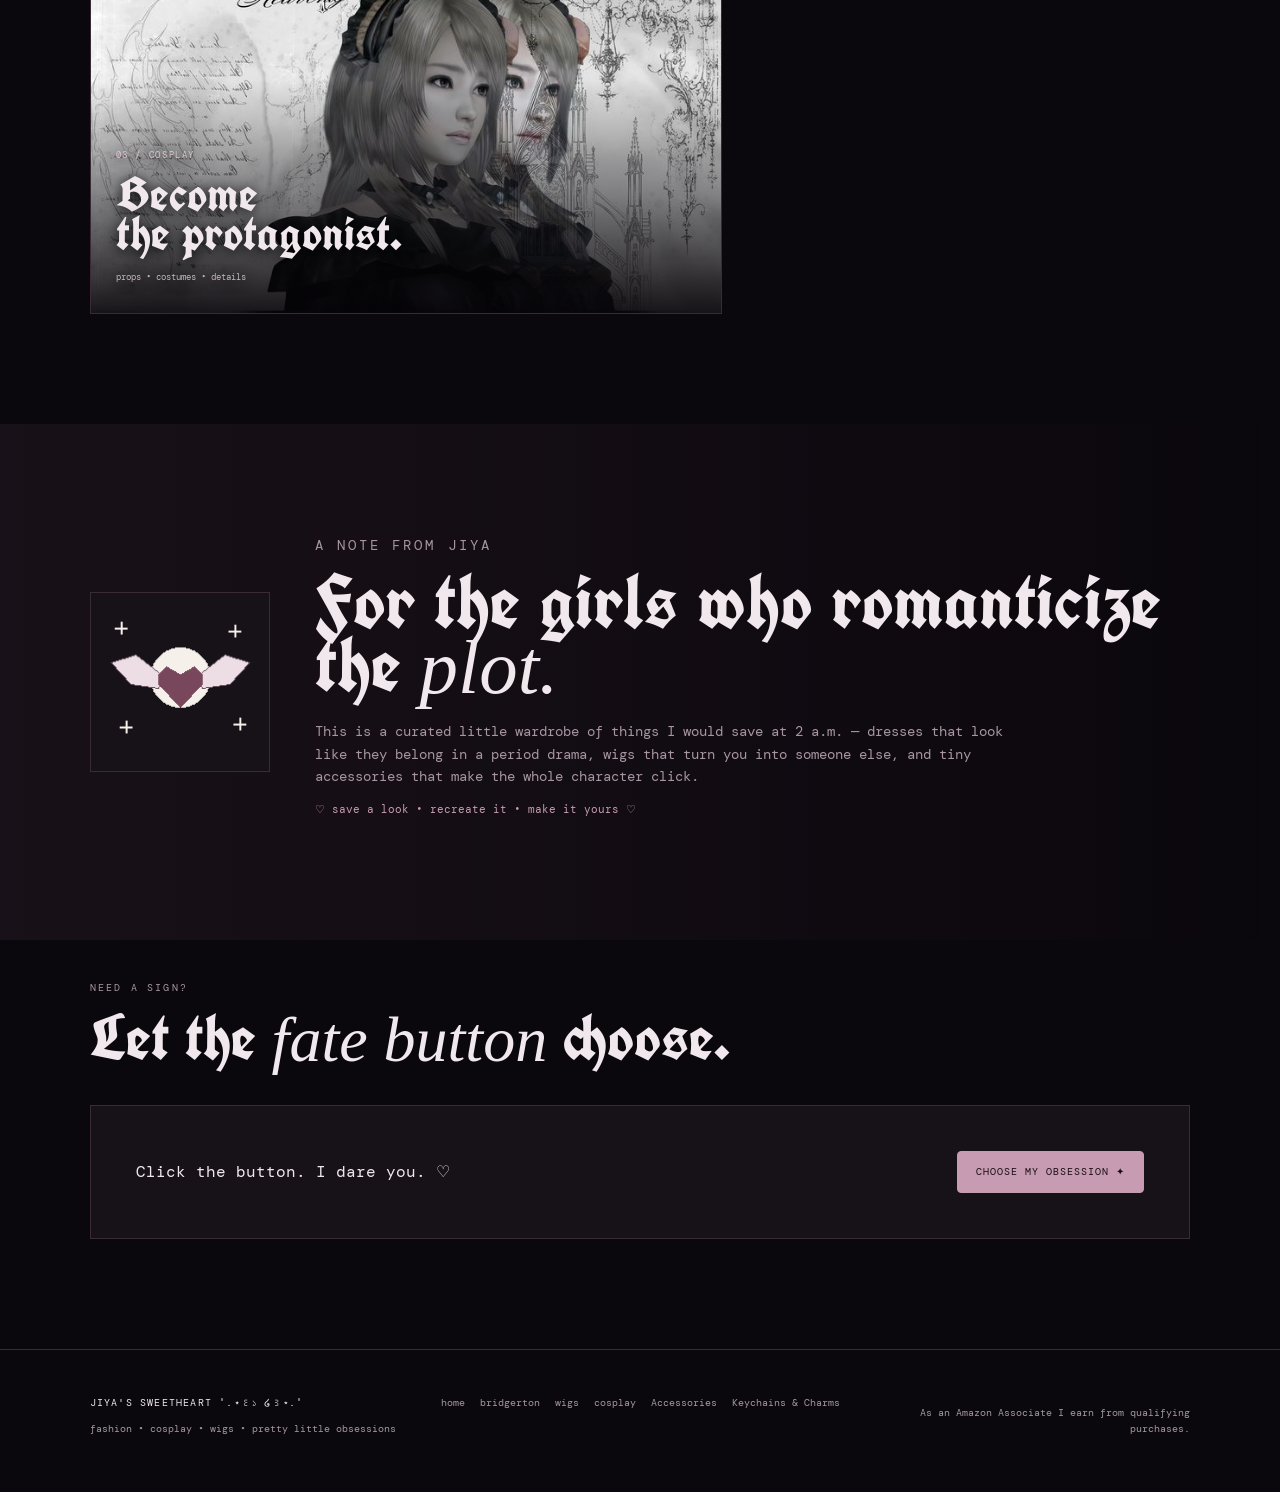
==== commit 4ec9e59a: "index updated" ====
--- a/index.html
+++ b/index.html
@@ -150,6 +150,7 @@
       <a href="bridgerton.html">bridgerton</a>
       <a href="wigs.html">wigs</a>
       <a href="cosplay.html">cosplay</a>
+       <a href="accessories.html">Accessories</a>
       <a href="keychains.html">Keychains & Charms</a>
     </div>
     <p class="disclosure">
